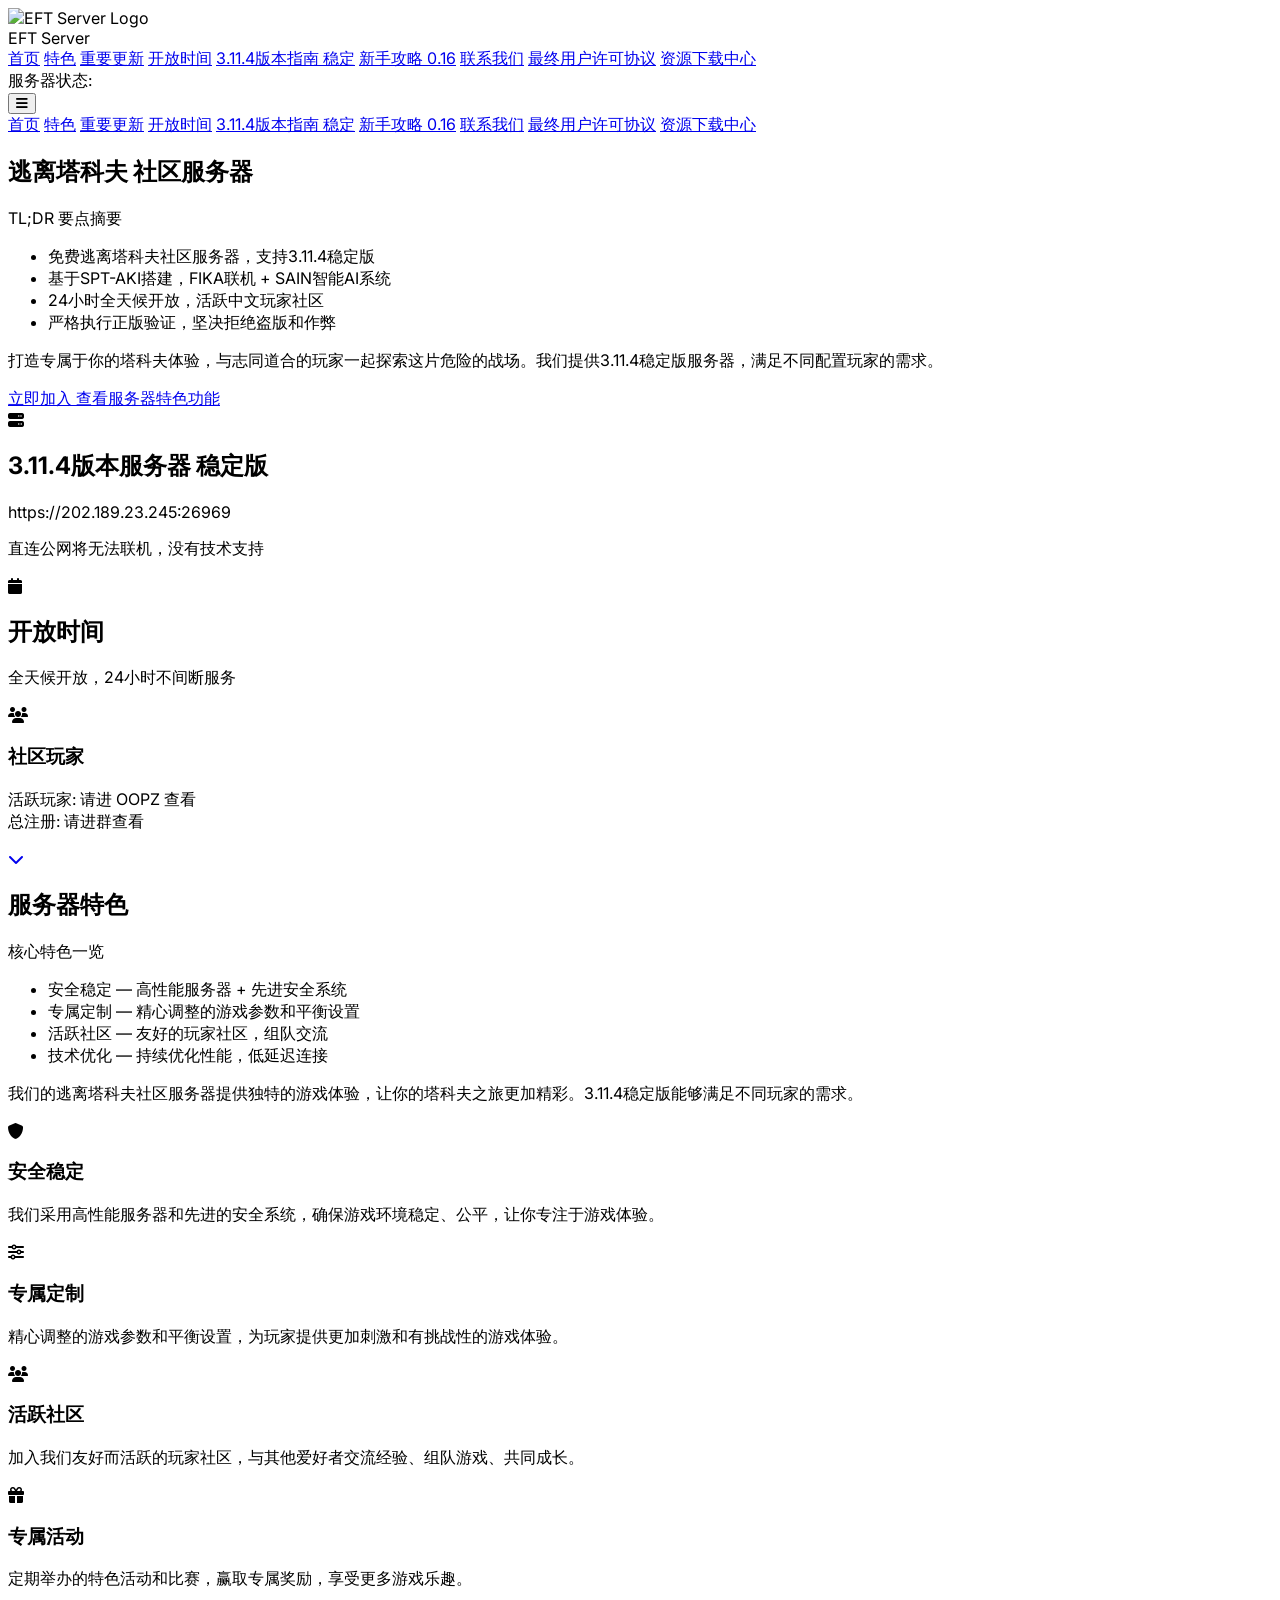
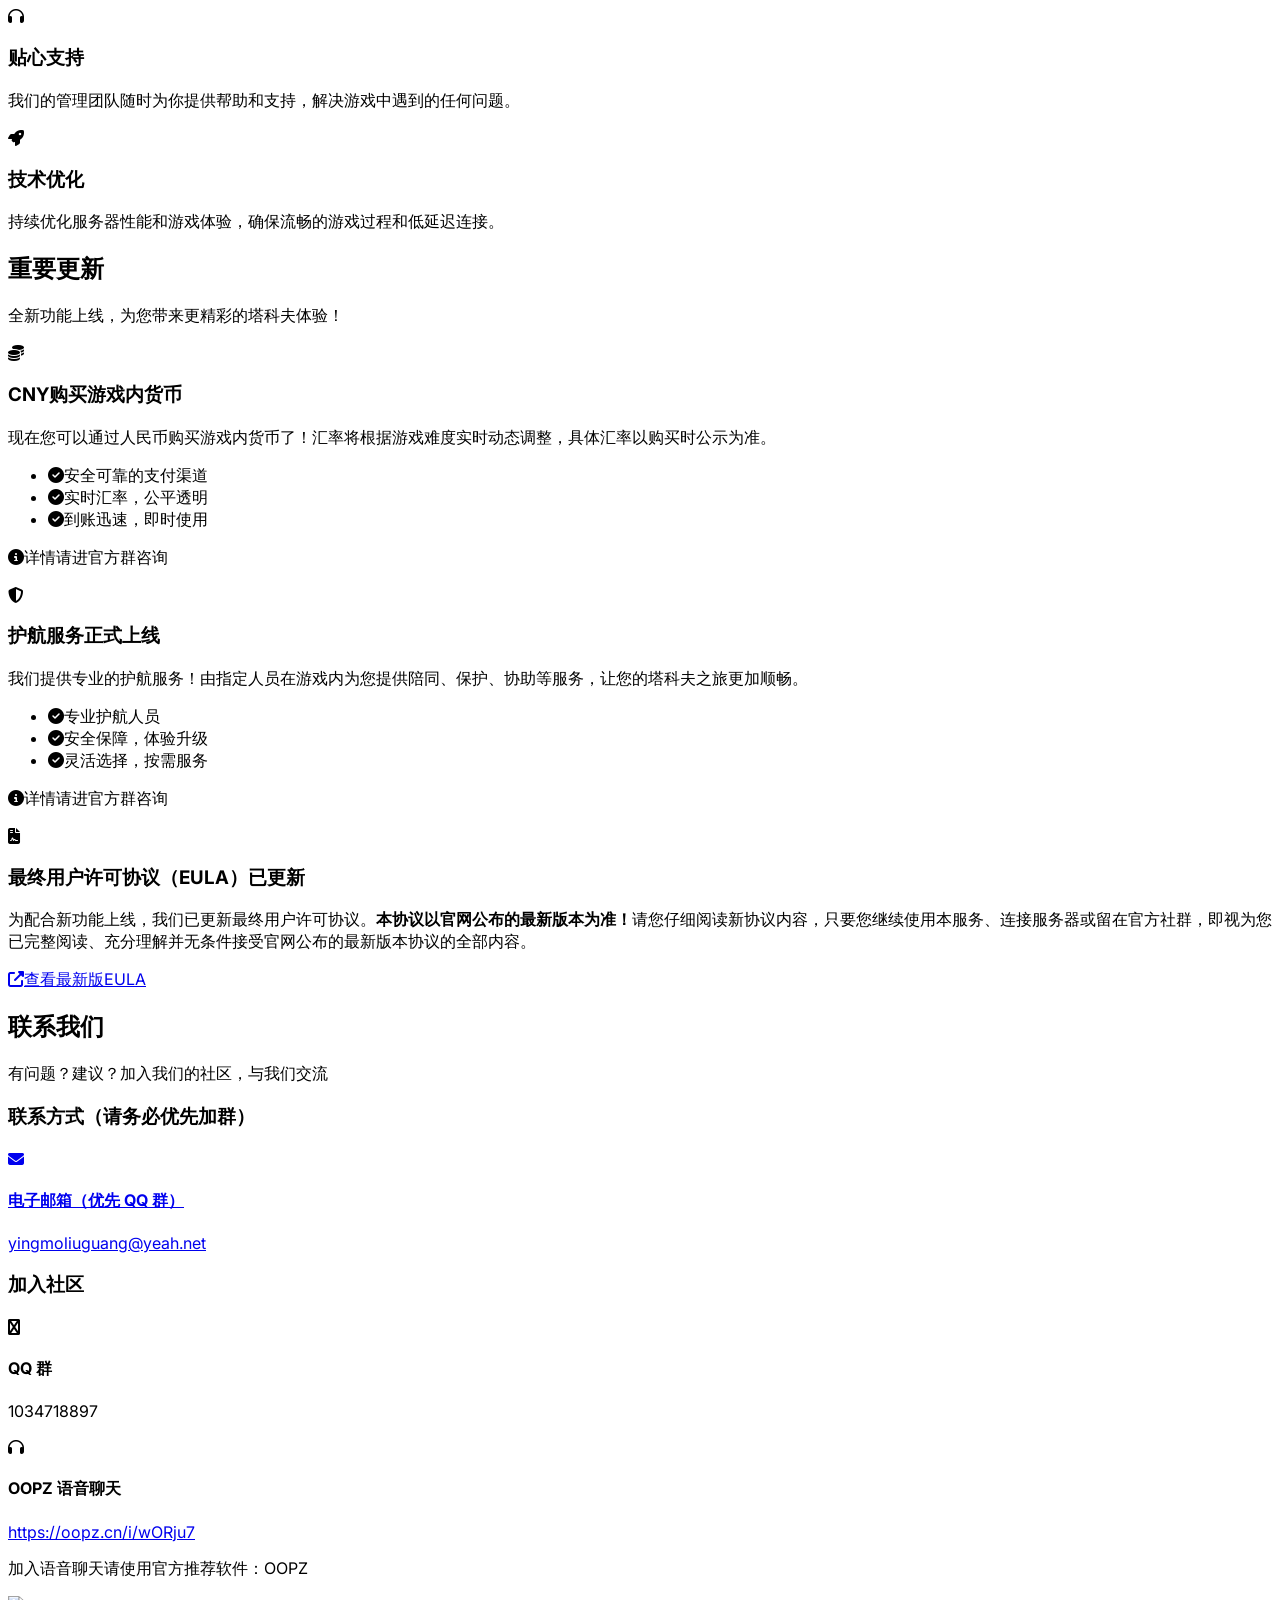
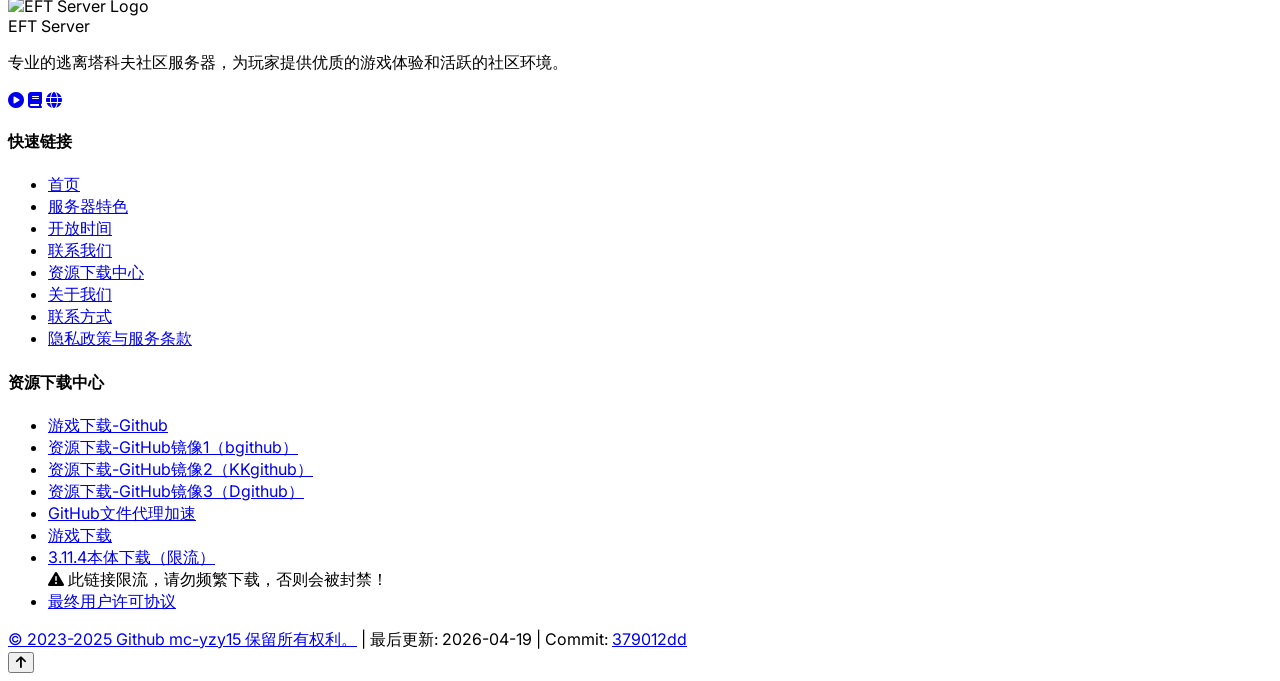
==== docs/index.html @ ffecdc6c "docs: 更新全站域名与文档内容 1.  将所有服务域名从server.yzy15.dpdns.org切换为eftserver.yzy15.dpdns.org 2.  新增llms.txt项目说明文" ====
<!DOCTYPE html>
<!DOCTYPE html>
<html lang="zh-CN" itemscope itemtype="https://schema.org/WebSite">

<head>
    <meta charset="UTF-8">
    <meta name="viewport" content="width=device-width, initial-scale=1.0, maximum-scale=5.0, user-scalable=yes">
    <meta http-equiv="X-UA-Compatible" content="IE=edge">
    <meta http-equiv="Content-Language" content="zh-CN">
    <meta name="content-language" content="zh-CN">

    <title>EFT Server - 逃离塔科夫社区服务器 | 3.11.4稳定版 | 免费多人在线射击游戏 | EFT私服</title>
    <meta name="description" content="EFT Server提供专业的逃离塔科夫社区服务器体验！支持3.11.4稳定版，完全免费，安全稳定，活跃社区。无需官方游戏，下载即玩，与志同道合的玩家一起探索塔科夫战场！支持Windows 10/11，多人联机，硬核射击，生存挑战。">
    <meta name="keywords" content="逃离塔科夫, EFT, 逃离塔科夫社区服务器, 逃离塔科夫离线版, 塔科夫服务器, 逃离塔科夫多人联机, EFT私服, 逃离塔科夫免费, 射击游戏, 生存游戏, 3.11.4稳定版, 塔科夫私服, EFT Community Server, 逃离塔科夫中文版, 逃离塔科夫中文社区, 逃离塔科夫汉化, 逃离塔科夫中文汉化, 逃离塔科夫下载, 逃离塔科夫离线, 逃离塔科夫单机, 逃离塔科夫联机, 逃离塔科夫多人游戏, 逃离塔科夫游戏服务器, 逃离塔科夫私人服务器, 逃离塔科夫独立服务器, 逃离塔科夫游戏下载, 逃离塔科夫免费下载, 逃离塔科夫游戏免费, EFT离线版, EFT私服下载, EFT中文版, EFT汉化版, EFT社区版, EFT独立版, EFT多人版, EFT联机版, 塔科夫游戏, 塔科夫私服, 塔科夫离线, 塔科夫下载, 塔科夫免费, 塔科夫中文, 塔科夫汉化, FPS射击游戏, 硬核射击游戏, 战术射击游戏, 生存射击游戏, 多人射击游戏, 联机射击游戏, 免费射击游戏, 在线射击游戏, 射击游戏下载, 射击游戏免费, 生存游戏下载, 生存游戏免费, 多人游戏下载, 多人游戏免费, 联机游戏下载, 联机游戏免费">
    <meta name="author" content="EFT Server Team">
    <meta name="creator" content="EFT Server Team">
    <meta name="robots" content="index, follow, max-image-preview:large, max-snippet:-1, max-video-preview:-1">
    <meta name="googlebot" content="index, follow, max-image-preview:large, max-snippet:-1, max-video-preview:-1">
    <meta name="theme-color" content="#FF4D4D">
    <meta name="msapplication-TileColor" content="#FF4D4D">
    <meta name="apple-mobile-web-app-capable" content="yes">
    <meta name="apple-mobile-web-app-status-bar-style" content="default">
    <meta name="apple-mobile-web-app-title" content="EFT Server">
    <meta name="application-name" content="EFT Server">
    <meta name="msapplication-TileColor" content="#FF4D4D">
    <meta name="msapplication-config" content="/browserconfig.xml">
    <meta name="format-detection" content="telephone=no">
    <meta name="referrer" content="no-referrer-when-downgrade">
    <meta name="mobile-web-app-capable" content="yes">

    <!-- Google Search Console 验证 -->
    <meta name="google-site-verification" content="">

    <!-- 时间戳 -->
    <meta name="article:published_time" content="2024-01-01T00:00:00+08:00">
    <meta name="article:modified_time" content="2026-02-22T00:00:00+08:00">
    <meta name="og:updated_time" content="2026-02-22T00:00:00+08:00">

    <!-- 地理信息 -->
    <meta name="geo.region" content="CN">
    <meta name="geo.placename" content="China">

    <!-- 链接 -->
    <link rel="canonical" href="https://eftserver.yzy15.dpdns.org/">
    <link rel="alternate" hreflang="zh-CN" href="https://eftserver.yzy15.dpdns.org/">
    <link rel="alternate" hreflang="zh-Hans" href="https://eftserver.yzy15.dpdns.org/">
    <link rel="alternate" hreflang="x-default" href="https://eftserver.yzy15.dpdns.org/">
    <link rel="shortlink" href="https://eftserver.yzy15.dpdns.org/">
    <link rel="manifest" href="/manifest.json">
    <link rel="author" href="https://eftserver.yzy15.dpdns.org/">
    <link rel="publisher" href="https://eftserver.yzy15.dpdns.org/">
    <link rel="alternate" type="application/atom+xml" title="EFT Server RSS Feed" href="/rss.xml">
    <link rel="alternate" type="application/rss+xml" title="EFT Server RSS Feed" href="/feed.xml">

    <!-- Favicon -->
    <link rel="icon" type="image/x-icon" href="/favicon.ico">
    <link rel="icon" type="image/png" sizes="16x16" href="/favicon-16x16.png">
    <link rel="icon" type="image/png" sizes="32x32" href="/favicon-32x32.png">
    <link rel="icon" type="image/png" sizes="192x192" href="/android-icon-192x192.png">
    <link rel="apple-touch-icon" sizes="57x57" href="/apple-icon-57x57.png">
    <link rel="apple-touch-icon" sizes="60x60" href="/apple-icon-60x60.png">
    <link rel="apple-touch-icon" sizes="72x72" href="/apple-icon-72x72.png">
    <link rel="apple-touch-icon" sizes="76x76" href="/apple-icon-76x76.png">
    <link rel="apple-touch-icon" sizes="114x114" href="/apple-icon-114x114.png">
    <link rel="apple-touch-icon" sizes="120x120" href="/apple-icon-120x120.png">
    <link rel="apple-touch-icon" sizes="144x144" href="/apple-icon-144x144.png">
    <link rel="apple-touch-icon" sizes="152x152" href="/apple-icon-152x152.png">
    <link rel="apple-touch-icon" sizes="180x180" href="/apple-icon-180x180.png">
    
    <!-- Open Graph / Facebook -->
    <meta property="og:type" content="website">
    <meta property="og:url" content="https://eftserver.yzy15.dpdns.org/">
    <meta property="og:title" content="EFT Server - 逃离塔科夫社区服务器 | 3.11.4稳定版 | 免费多人在线射击游戏">
    <meta property="og:description" content="专业的逃离塔科夫社区服务器，提供3.11.4稳定版，完全免费，安全稳定，活跃社区。无需官方游戏，下载即玩！">
    <meta property="og:image" content="https://eftserver.yzy15.dpdns.org/Image/fbaf25d160b0f721f6d89b96eefed30.png">
    <meta property="og:image:secure_url" content="https://eftserver.yzy15.dpdns.org/Image/fbaf25d160b0f721f6d89b96eefed30.png">
    <meta property="og:image:width" content="1200">
    <meta property="og:image:height" content="630">
    <meta property="og:image:alt" content="EFT Server Logo - 逃离塔科夫社区服务器 | 专业的逃离塔科夫私人服务器，提供3.11.4稳定版，免费多人在线射击游戏体验">
    <meta property="og:image:type" content="image/png">
    <meta property="og:locale" content="zh_CN">
    <meta property="og:locale:alternate" content="zh_Hans">
    <meta property="og:site_name" content="EFT Server">
    <meta property="article:author" content="EFT Server Team">
    <meta property="article:publisher" content="https://eftserver.yzy15.dpdns.org/">
    <meta property="article:section" content="游戏">
    <meta property="article:section" content="射击游戏">
    <meta property="article:section" content="生存游戏">
    <meta property="article:tag" content="逃离塔科夫">
    <meta property="article:tag" content="EFT">
    <meta property="article:tag" content="社区服务器">
    <meta property="article:tag" content="多人在线游戏">
    <meta property="article:tag" content="免费游戏">
    <meta property="article:tag" content="射击游戏">
    <meta property="article:tag" content="生存游戏">
    <meta property="article:tag" content="FPS">
    <meta property="article:tag" content="3.11.4稳定版">
    <meta property="article:tag" content="EFT私服">
    <meta property="article:tag" content="塔科夫服务器">
    <meta property="article:tag" content="逃离塔科夫中文版">
    <meta property="article:tag" content="逃离塔科夫离线版">
    <meta property="article:tag" content="逃离塔科夫下载">
    <meta property="article:tag" content="逃离塔科夫多人联机">
    <meta property="article:tag" content="硬核射击游戏">
    <meta property="article:tag" content="战术射击游戏">
    <meta property="article:tag" content="多人射击游戏">
    <meta property="article:tag" content="联机射击游戏">
    <meta property="article:tag" content="在线射击游戏">
    <meta property="article:tag" content="免费射击游戏">
    <meta property="article:tag" content="射击游戏下载">
    <meta property="article:tag" content="射击游戏免费">
    <meta property="article:tag" content="生存游戏下载">
    <meta property="article:tag" content="生存游戏免费">
    <meta property="article:tag" content="多人游戏下载">
    <meta property="article:tag" content="多人游戏免费">
    <meta property="article:tag" content="联机游戏下载">
    <meta property="article:tag" content="联机游戏免费">
    <meta property="article:tag" content="Windows 10">
    <meta property="article:tag" content="Windows 11">
    <meta property="article:tag" content="PC游戏">

    <!-- Twitter -->
    <meta name="twitter:card" content="summary_large_image">
    <meta name="twitter:url" content="https://eftserver.yzy15.dpdns.org/">
    <meta name="twitter:title" content="EFT Server - 逃离塔科夫社区服务器 | 3.11.4稳定版 | 免费多人在线射击游戏">
    <meta name="twitter:description" content="专业的逃离塔科夫社区服务器，提供3.11.4稳定版，完全免费，安全稳定，活跃社区。无需官方游戏，下载即玩！">
    <meta name="twitter:image" content="https://eftserver.yzy15.dpdns.org/Image/fbaf25d160b0f721f6d89b96eefed30.png">
    <meta name="twitter:image:alt" content="EFT Server Logo - 逃离塔科夫社区服务器 | 专业的逃离塔科夫私人服务器，提供3.11.4稳定版，免费多人在线射击游戏体验">
    <meta name="twitter:site" content="@EFTServer">
    <meta name="twitter:creator" content="@EFTServer">
    <meta name="twitter:domain" content="eftserver.yzy15.dpdns.org">
    <meta name="twitter:app:name:iphone" content="EFT Server">
    <meta name="twitter:app:url:iphone" content="https://eftserver.yzy15.dpdns.org/">
    <meta name="twitter:app:name:ipad" content="EFT Server">
    <meta name="twitter:app:url:ipad" content="https://eftserver.yzy15.dpdns.org/">
    <meta name="twitter:app:name:googleplay" content="EFT Server">
    <meta name="twitter:app:url:googleplay" content="https://eftserver.yzy15.dpdns.org/">

    <!-- Google+ (已废弃但保留) -->
    <meta itemprop="name" content="EFT Server - 逃离塔科夫社区服务器 | 3.11.4稳定版 | 免费多人在线射击游戏">
    <meta itemprop="description" content="专业的逃离塔科夫社区服务器，提供3.11.4稳定版，完全免费，安全稳定，活跃社区。无需官方游戏，下载即玩！">
    <meta itemprop="image" content="https://eftserver.yzy15.dpdns.org/Image/fbaf25d160b0f721f6d89b96eefed30.png">

    <!-- DNS预取和预连接优化 -->
    <link rel="dns-prefetch" href="https://eftserver.yzy15.dpdns.org">
    <link rel="dns-prefetch" href="https://fonts.googleapis.com">
    <link rel="dns-prefetch" href="https://fonts.gstatic.com">
    <link rel="dns-prefetch" href="https://fonts.font.im">
    <link rel="dns-prefetch" href="https://cdnjs.cloudflare.com">
    <link rel="dns-prefetch" href="https://www.googletagmanager.com">
    <link rel="dns-prefetch" href="https://www.google-analytics.com">
    <link rel="preconnect" href="https://eftserver.yzy15.dpdns.org">
    <link rel="preconnect" href="https://fonts.googleapis.com" crossorigin>
    <link rel="preconnect" href="https://fonts.gstatic.com" crossorigin>
    <link rel="preconnect" href="https://fonts.font.im" crossorigin>
    <link rel="preconnect" href="https://cdnjs.cloudflare.com" crossorigin>

    <!-- 预加载关键资源 -->
    <link rel="preload" href="css/style.css" as="style">
    <link rel="preload" href="js/script.js" as="script">
    <link rel="preload" href="favicon.ico" as="image" type="image/x-icon">

    <!-- Google 服务异步加载 -->
    <script>
        // 异步加载 Google Analytics
        function loadGoogleAnalytics() {
            if (window.gaLoaded) return;
            window.gaLoaded = true;

            try {
                window.dataLayer = window.dataLayer || [];
                function gtag() { dataLayer.push(arguments); }
                gtag('js', new Date());
                gtag('config', 'G-FRM7CNLEQT');

                const script = document.createElement('script');
                script.async = true;
                script.src = 'https://www.googletagmanager.com/gtag/js?id=G-FRM7CNLEQT';
                script.onerror = function () {
                    console.warn('Google Analytics 加载失败（可能是网络问题或被拦截）');
                };
                document.head.appendChild(script);
            } catch (e) {
                console.warn('Google Analytics 初始化失败:', e);
            }
        }

        // 异步加载 Google Tag Manager
        function loadGTM() {
            if (window.gtmLoaded) return;
            window.gtmLoaded = true;

            try {
                (function (w, d, s, l, i) {
                    w[l] = w[l] || []; w[l].push({
                        'gtm.start':
                            new Date().getTime(), event: 'gtm.js'
                    }); var f = d.getElementsByTagName(s)[0],
                        j = d.createElement(s), dl = l != 'dataLayer' ? '&l=' + l : ''; j.async = true; j.src =
                            'https://www.googletagmanager.com/gtm.js?id=' + i + dl; f.parentNode.insertBefore(j, f);
                })(window, document, 'script', 'dataLayer', 'GTM-5PX95NVC');
            } catch (e) {
                console.warn('Google Tag Manager 加载失败:', e);
            }
        }

        // 页面加载完成后异步加载 Google 服务
        window.addEventListener('load', function () {
            // 延迟 2 秒加载，确保页面完全渲染
            setTimeout(function () {
                loadGoogleAnalytics();
                loadGTM();
            }, 2000);
        });
    </script>

    <!-- 结构化数据 - Organization -->
    <script type="application/ld+json">
    {
      "@context": "https://schema.org",
      "@type": "Organization",
      "name": "EFT Server",
      "alternateName": "逃离塔科夫社区服务器",
      "url": "https://eftserver.yzy15.dpdns.org/",
      "logo": "https://eftserver.yzy15.dpdns.org/favicon.ico",
      "description": "EFT Server是专业的逃离塔科夫社区服务器，提供3.11.4稳定版，免费游玩，安全稳定，打造专属于你的塔科夫体验。活跃的玩家社区，全天候技术支持，与志同道合的玩家一起探索这片危险的战场。",
      "foundingDate": "2024",
      "sameAs": [
        "https://space.bilibili.com/1338637552",
        "https://blog.csdn.net/m0_68339835",
        "https://home159263.wordpress.com/"
      ],
      "contactPoint": [
        {
          "@type": "ContactPoint",
          "email": "yingmoliuguang@yeah.net",
          "contactType": "customer service",
          "availableLanguage": ["Chinese", "English"],
          "areaServed": "CN"
        }
      ],
      "address": {
        "@type": "PostalAddress",
        "addressCountry": "CN"
      },
      "knowsAbout": ["逃离塔科夫", "EFT", "游戏服务器", "社区运营", "多人在线游戏"]
    }
    </script>

    <!-- 结构化数据 - WebSite -->
    <script type="application/ld+json">
    {
      "@context": "https://schema.org",
      "@type": "WebSite",
      "name": "EFT Server",
      "alternateName": "逃离塔科夫社区服务器",
      "url": "https://eftserver.yzy15.dpdns.org/",
      "description": "EFT Server提供专业的逃离塔科夫社区服务器体验！支持3.11.4稳定版，免费游玩，安全稳定，活跃社区。",
      "potentialAction": {
        "@type": "SearchAction",
        "target": "https://eftserver.yzy15.dpdns.org/?s={search_term_string}",
        "query-input": "required name=search_term_string"
      },
      "publisher": {
        "@type": "Organization",
        "name": "EFT Server",
        "url": "https://eftserver.yzy15.dpdns.org/"
      }
    }
    </script>

    <!-- 结构化数据 - VideoGame -->
    <script type="application/ld+json">
    {
      "@context": "https://schema.org",
      "@type": "VideoGame",
      "name": "逃离塔科夫 - EFT Server 社区版",
      "alternateName": "EFT Server Community Edition",
      "description": "EFT Server是专业的逃离塔科夫社区服务器，提供3.11.4稳定版，免费游玩，安全稳定，打造专属于你的塔科夫体验。",
      "url": "https://eftserver.yzy15.dpdns.org/",
      "genre": ["射击游戏", "生存游戏", "多人在线", "FPS", "硬核射击"],
      "gamePlatform": ["PC", "Microsoft Windows"],
      "applicationCategory": "Game",
      "operatingSystem": "Windows 10/11",
      "playMode": ["MultiPlayer", "CoOp"],
      "playerCount": {
        "@type": "QuantitativeValue",
        "minValue": 1,
        "maxValue": 64,
        "unitText": "players"
      },
      "offers": {
        "@type": "Offer",
        "price": "0",
        "priceCurrency": "CNY",
        "availability": "https://schema.org/InStock",
        "name": "免费游玩"
      },
      "aggregateRating": {
        "@type": "AggregateRating",
        "ratingValue": "4.8",
        "ratingCount": "100",
        "bestRating": "5",
        "worstRating": "1"
      },
      "author": {
        "@type": "Organization",
        "name": "EFT Server Team",
        "url": "https://eftserver.yzy15.dpdns.org/"
      },
      "publisher": {
        "@type": "Organization",
        "name": "EFT Server",
        "url": "https://eftserver.yzy15.dpdns.org/"
      },
      "inLanguage": "zh-CN"
    }
    </script>

    <!-- 结构化数据 - FAQPage -->
    <script type="application/ld+json">
    {
      "@context": "https://schema.org",
      "@type": "FAQPage",
      "mainEntity": [
        {
          "@type": "Question",
          "name": "EFT Server是免费的吗？",
          "acceptedAnswer": {
            "@type": "Answer",
            "text": "是的，EFT Server完全免费提供3.11.4稳定版。"
          }
        },
        {
          "@type": "Question",
          "name": "EFT Server支持哪些版本？",
          "acceptedAnswer": {
            "@type": "Answer",
            "text": "EFT Server提供3.11.4稳定版，满足不同配置玩家的需求。"
          }
        },
        {
          "@type": "Question",
          "name": "如何加入EFT Server？",
          "acceptedAnswer": {
            "@type": "Answer",
            "text": "加入我们的QQ群（1034718897）或OOPZ语音聊天（https://oopz.cn/i/wORju7）获取服务器地址和详细指南。"
          }
        },
        {
          "@type": "Question",
          "name": "EFT Server支持什么系统？",
          "acceptedAnswer": {
            "@type": "Answer",
            "text": "EFT Server支持Windows 10和Windows 11操作系统。"
          }
        },
        {"@type": "Question", "name": "服务器开放时间是什么时候？", "acceptedAnswer": {"@type": "Answer", "text": "服务器全天候开放，24小时不间断服务。"}}
      ]
    }
    </script>

    <!-- 结构化数据 - BreadcrumbList -->
    <script type="application/ld+json">
    {
      "@context": "https://schema.org",
      "@type": "BreadcrumbList",
      "itemListElement": [
        {
          "@type": "ListItem",
          "position": 1,
          "name": "首页",
          "item": "https://eftserver.yzy15.dpdns.org/"
        },
        {
          "@type": "ListItem",
          "position": 2,
          "name": "特色功能",
          "item": "https://eftserver.yzy15.dpdns.org/#features"
        },
        {
          "@type": "ListItem",
          "position": 3,
          "name": "联系我们",
          "item": "https://eftserver.yzy15.dpdns.org/#contact"
        }
      ]
    }
    </script>

    <!-- 结构化数据 - SoftwareApplication -->
    <script type="application/ld+json">
    {
      "@context": "https://schema.org",
      "@type": "SoftwareApplication",
      "name": "EFT Server - 逃离塔科夫社区服务器",
      "applicationCategory": "Game",
      "operatingSystem": "Windows 10/11",
      "offers": {
        "@type": "Offer",
        "price": "0",
        "priceCurrency": "CNY",
        "name": "免费游玩"
      },
      "aggregateRating": {
        "@type": "AggregateRating",
        "ratingValue": "4.8",
        "ratingCount": "100",
        "bestRating": "5",
        "worstRating": "1"
      }
    }
    </script>

    <!-- 结构化数据 - WebPage (Google 特别重视) -->
    <script type="application/ld+json">
    {
      "@context": "https://schema.org",
      "@type": "WebPage",
      "name": "EFT Server - 逃离塔科夫社区服务器 | 3.11.4稳定版 | 免费多人在线射击游戏",
      "alternateName": "逃离塔科夫社区服务器 - EFT Server",
      "url": "https://eftserver.yzy15.dpdns.org/",
      "description": "EFT Server提供专业的逃离塔科夫社区服务器体验！支持3.11.4稳定版，完全免费，安全稳定，活跃社区。无需官方游戏，下载即玩！支持Windows 10/11，多人联机，硬核射击，生存挑战。",
      "inLanguage": "zh-CN",
      "isPartOf": {
        "@type": "WebSite",
        "name": "EFT Server",
        "url": "https://eftserver.yzy15.dpdns.org/"
      },
      "about": {
        "@type": "VideoGame",
        "name": "逃离塔科夫",
        "alternateName": "Escape from Tarkov",
        "genre": ["射击游戏", "生存游戏", "多人在线", "FPS", "硬核射击"],
        "description": "EFT Server是专业的逃离塔科夫社区服务器，提供3.11.4稳定版"
      },
      "publisher": {
        "@type": "Organization",
        "name": "EFT Server Team",
        "url": "https://eftserver.yzy15.dpdns.org/",
        "logo": "https://eftserver.yzy15.dpdns.org/favicon.ico"
      },
      "author": {
        "@type": "Organization",
        "name": "EFT Server Team"
      },
      "datePublished": "2024-01-01",
      "dateModified": "2026-02-22",
      "mainEntity": {
        "@type": "VideoGame",
        "name": "EFT Server - 逃离塔科夫社区服务器"
      },
      "potentialAction": {
        "@type": "ReadAction",
        "target": {
          "@type": "EntryPoint",
          "urlTemplate": "https://eftserver.yzy15.dpdns.org/"
        }
      },
      "breadcrumb": {
        "@type": "BreadcrumbList",
        "itemListElement": [
          {
            "@type": "ListItem",
            "position": 1,
            "name": "首页",
            "item": "https://eftserver.yzy15.dpdns.org/"
          }
        ]
      }
    }
    </script>

    <!-- 结构化数据 - Person (管理员) -->
    <script type="application/ld+json">
    {
      "@context": "https://schema.org",
      "@type": "Person",
      "name": "EFT Server Admin",
      "url": "https://eftserver.yzy15.dpdns.org/",
      "jobTitle": "Server Administrator & Community Manager",
      "description": "EFT Server 社区服务器管理员，负责服务器运维、社区管理和玩家支持。拥有多年游戏服务器运营经验，专注于提供安全稳定的游戏环境。",
      "worksFor": {
        "@type": "Organization",
        "name": "EFT Server",
        "url": "https://eftserver.yzy15.dpdns.org/"
      },
      "sameAs": [
        "https://space.bilibili.com/1338637552",
        "https://blog.csdn.net/m0_68339835",
        "https://home159263.wordpress.com/",
        "https://github.com/mc-yzy15"
      ],
      "knowsAbout": ["游戏服务器运维", "社区管理", "逃离塔科夫", "SPT-AKI", "网络工程"]
    }
    </script>

    <!-- 结构化数据 - Review (Google喜欢) -->
    <script type="application/ld+json">
    {
      "@context": "https://schema.org",
      "@type": "Review",
      "itemReviewed": {
        "@type": "VideoGame",
        "name": "EFT Server - 逃离塔科夫社区服务器"
      },
      "reviewRating": {
        "@type": "Rating",
        "ratingValue": "5",
        "bestRating": "5"
      },
      "author": {
        "@type": "Person",
        "name": "玩家评价"
      },
      "reviewBody": "EFT Server提供了非常棒的逃离塔科夫社区服务器体验！3.11.4稳定版很稳定，社区氛围很好，管理员也很热心。完全免费，强烈推荐！"
    }
    </script>

    <!-- 结构化数据 - HowTo (Google喜欢) -->
    <script type="application/ld+json">
    {
      "@context": "https://schema.org",
      "@type": "HowTo",
      "name": "如何加入EFT Server - 逃离塔科夫社区服务器",
      "description": "简单几步即可加入EFT Server，开始你的逃离塔科夫之旅！",
      "step": [
        {
          "@type": "HowToStep",
          "name": "加入社区群",
          "text": "加入我们的QQ群（1034718897）或OOPZ语音聊天（https://oopz.cn/i/wORju7）"
        },
        {
          "@type": "HowToStep",
          "name": "获取服务器地址",
          "text": "在群内获取服务器地址和连接信息"
        },
        {
          "@type": "HowToStep",
          "name": "下载游戏客户端",
          "text": "根据指南下载并安装游戏客户端"
        },
        {
          "@type": "HowToStep",
          "name": "连接服务器",
          "text": "启动游戏，输入服务器地址，开始游戏！"
        }
      ]
    }
    </script>

    <!-- 结构化数据 - Event (服务器开放时间) -->
    <script type="application/ld+json">
    {"@context": "https://schema.org", "@type": "Event", "name": "EFT Server 服务器开放时间", "description": "EFT Server服务器全天候开放，24小时不间断服务", "startDate": "2024-01-01", "eventStatus": "https://schema.org/EventScheduled", "eventAttendanceMode": "https://schema.org/OnlineEventAttendanceMode", "location": {"@type": "VirtualLocation", "url": "https://eftserver.yzy15.dpdns.org/"}, "organizer": {"@type": "Organization", "name": "EFT Server Team", "url": "https://eftserver.yzy15.dpdns.org/"}}
    </script>

    <!-- 结构化数据 - ItemList (特色功能) -->
    <script type="application/ld+json">
    {
      "@context": "https://schema.org",
      "@type": "ItemList",
      "name": "EFT Server 服务器特色功能",
      "description": "EFT Server提供的核心特色功能",
      "itemListElement": [
        {
          "@type": "ListItem",
          "position": 1,
          "name": "安全稳定",
          "description": "采用高性能服务器和先进的安全系统，确保游戏环境稳定、公平"
        },
        {
          "@type": "ListItem",
          "position": 2,
          "name": "专属定制",
          "description": "精心调整的游戏参数和平衡设置，提供更刺激和有挑战性的游戏体验"
        },
        {
          "@type": "ListItem",
          "position": 3,
          "name": "活跃社区",
          "description": "友好而活跃的玩家社区，与其他爱好者交流经验、组队游戏"
        },
        {
          "@type": "ListItem",
          "position": 4,
          "name": "专属活动",
          "description": "定期举办的特色活动和比赛，赢取专属奖励"
        },
        {
          "@type": "ListItem",
          "position": 5,
          "name": "贴心支持",
          "description": "管理团队随时提供帮助和支持，解决游戏中遇到的任何问题"
        },
        {
          "@type": "ListItem",
          "position": 6,
          "name": "技术优化",
          "description": "持续优化服务器性能和游戏体验，确保流畅的游戏过程和低延迟连接"
        }
      ]
    }
    </script>
    <!-- 字体加载策略：Cloudflare CDN 优先 -> 国内镜像 fallback -> 系统字体 -->
    <style>
        :root {
            --font-inter: 'Inter', -apple-system, BlinkMacSystemFont, 'Segoe UI', Roboto, 'Helvetica Neue', Arial, 'Noto Sans SC', sans-serif;
        }
        body { font-family: var(--font-inter); }
        .font-inter { font-family: var(--font-inter); }
        .font-loaded body { font-family: 'Inter', var(--font-inter); }
    </style>
    <script>
    (function() {
        var FONT_LOAD_TIMEOUT = 3000;
        var FONT_FAMILY = 'Inter:wght@300;400;500;600;700;800';
        var FONT_SOURCES = [
            {
                name: 'cloudflare',
                css: 'https://fonts.googleapis.com/css2?family=' + FONT_FAMILY + '&display=swap',
                priority: 1
            },
            {
                name: 'china-mirror',
                css: 'https://fonts.font.im/css2?family=' + FONT_FAMILY + '&display=swap',
                priority: 2
            }
        ];
        var currentSourceIndex = 0;
        var fontLoaded = false;
        var fontLink = null;

        function createFontLink(url) {
            var link = document.createElement('link');
            link.rel = 'stylesheet';
            link.href = url;
            link.crossOrigin = 'anonymous';
            return link;
        }

        function loadFont(sourceIndex) {
            if (sourceIndex >= FONT_SOURCES.length || fontLoaded) return;
            
            var source = FONT_SOURCES[sourceIndex];
            fontLink = createFontLink(source.css);
            
            var timeoutId = setTimeout(function() {
                if (!fontLoaded) {
                    console.warn('[Font Loader] ' + source.name + ' timeout, trying next source');
                    if (fontLink && fontLink.parentNode) {
                        fontLink.parentNode.removeChild(fontLink);
                    }
                    loadFont(sourceIndex + 1);
                }
            }, FONT_LOAD_TIMEOUT);

            fontLink.onload = function() {
                clearTimeout(timeoutId);
                if (!fontLoaded) {
                    fontLoaded = true;
                    document.documentElement.classList.add('font-loaded');
                    console.log('[Font Loader] Successfully loaded from: ' + source.name);
                }
            };

            fontLink.onerror = function() {
                clearTimeout(timeoutId);
                console.warn('[Font Loader] ' + source.name + ' failed, trying next source');
                loadFont(sourceIndex + 1);
            };

            document.head.appendChild(fontLink);
        }

        if (document.fonts && document.fonts.ready) {
            document.fonts.ready.then(function() {
                fontLoaded = true;
                document.documentElement.classList.add('font-loaded');
            });
        }

        loadFont(0);
    })();
    </script>
    <link href="https://cdnjs.cloudflare.com/ajax/libs/font-awesome/6.5.1/css/all.min.css" rel="stylesheet">
    <link rel="stylesheet" href="css/style.css">

</head>

<body class="font-inter bg-dark text-light min-h-screen overflow-x-hidden">

    <!-- Google Tag Manager noscript - 异步加载 -->
    <script>
        window.addEventListener('load', function () {
            setTimeout(function () {
                const iframe = document.createElement('iframe');
                iframe.src = 'https://www.googletagmanager.com/ns.html?id=GTM-5PX95NVC';
                iframe.height = '0';
                iframe.width = '0';
                iframe.style.display = 'none';
                iframe.style.visibility = 'hidden';

                const noscript = document.createElement('noscript');
                noscript.appendChild(iframe);
                document.body.insertBefore(noscript, document.body.firstChild);
            }, 2000);
        });
    </script>

    <!-- 网格背景动画 -->
    <div class="grid-bg"></div>
    <!-- 噪点覆盖层 -->
    <div class="noise-overlay"></div>

    <!-- 导航栏 -->
    <nav id="navbar" class="fixed w-full z-50 transition-all duration-500 ease-in-out" style="z-index: 1000;">
        <div class="container mx-auto px-4 py-3 flex justify-between items-center bg-glass rounded-b-xl">
            <div class="flex items-center space-x-2">
                <div class="w-10 h-10 rounded-full bg-primary flex items-center justify-center pulse overflow-hidden">
                    <img src="favicon.ico" alt="EFT Server Logo" class="w-full h-full object-cover">
                </div>
                <span
                    class="text-xl font-bold bg-clip-text text-transparent bg-gradient-to-r from-primary to-accent text-3d">EFT
                    Server</span>
            </div>

            <!-- 桌面导航 -->
            <div class="hidden md:flex items-center space-x-8">
                <a href="#home" class="nav-link hover:text-primary transition-colors duration-300">首页</a>
                <a href="#features" class="nav-link hover:text-primary transition-colors duration-300">特色</a>
                <a href="#updates" class="nav-link hover:text-primary transition-colors duration-300">重要更新</a>
                <a href="#opentime" class="nav-link hover:text-primary transition-colors duration-300">开放时间</a>
                <a href="guides/guide-3.11.html"
                    class="nav-link hover:text-primary transition-colors duration-300">3.11.4版本指南 <span
                        class="text-xs bg-blue-500 text-white px-1 py-0.5 rounded">稳定</span></a>
                <a href="guides/guide-beginner-0.16.html"
                    class="nav-link hover:text-primary transition-colors duration-300">新手攻略 <span
                        class="text-xs bg-green-500 text-white px-1 py-0.5 rounded">0.16</span></a>
                <a href="#contact" class="nav-link hover:text-primary transition-colors duration-300">联系我们</a>
                        <a href="EULA.html" class="nav-link hover:text-primary transition-colors duration-300">最终用户许可协议</a>
                        <a href="#downloadcenter" class="nav-link hover:text-primary transition-colors duration-300">资源下载中心</a>
            </div>

            <!-- 服务器状态指示器 -->
            <div class="flex items-center space-x-2" id="server-status-container">
                <span class="text-sm hidden md:inline">服务器状态:</span>
                <div id="server-status-light" class="w-3 h-3 rounded-full bg-green-500 animate-pulse"></div>
            </div>

            <!-- 移动导航按钮 -->
            <button id="menu-toggle" class="md:hidden text-2xl">
                <i class="fa fa-bars"></i>
            </button>
        </div>

        <!-- 移动导航菜单 -->
        <div id="mobile-menu" class="md:hidden hidden bg-dark/95 backdrop-blur-lg border-t border-white/10">
            <div class="container mx-auto px-4 py-2 flex flex-col space-y-3">
                <a href="#home" class="py-2 px-4 hover:bg-primary/10 rounded-lg transition-colors duration-300">首页</a>
                <a href="#features"
                    class="py-2 px-4 hover:bg-primary/10 rounded-lg transition-colors duration-300">特色</a>
                <a href="#updates"
                    class="py-2 px-4 hover:bg-primary/10 rounded-lg transition-colors duration-300">重要更新</a>
                <a href="#opentime"
                    class="py-2 px-4 hover:bg-primary/10 rounded-lg transition-colors duration-300">开放时间</a>
                <a href="guides/guide-3.11.html"
                    class="py-2 px-4 hover:bg-primary/10 rounded-lg transition-colors duration-300">3.11.4版本指南 <span
                        class="text-xs bg-blue-500 text-white px-1 py-0.5 rounded">稳定</span></a>
                <a href="guides/guide-beginner-0.16.html"
                    class="py-2 px-4 hover:bg-primary/10 rounded-lg transition-colors duration-300">新手攻略 <span
                        class="text-xs bg-green-500 text-white px-1 py-0.5 rounded">0.16</span></a>
                <a href="#contact"
                    class="py-2 px-4 hover:bg-primary/10 rounded-lg transition-colors duration-300">联系我们</a>
                        <a href="EULA.html"
                    class="py-2 px-4 hover:bg-primary/10 rounded-lg transition-colors duration-300">最终用户许可协议</a>
                        <a href="#downloadcenter"
                    class="py-2 px-4 hover:bg-primary/10 rounded-lg transition-colors duration-300">资源下载中心</a>
            </div>
        </div>
    </nav>

    <!-- 英雄区域（有问题就Shit Fuck CloudFlare CDN） -->
    <section id="home" class="relative min-h-screen flex items-center justify-center overflow-hidden">
        <!-- 背景效果（有问题就Shit Fuck CloudFlare CDN） -->
        <div class="absolute inset-0 z-0">
            <div class="absolute inset-0 bg-gradient-to-b from-secondary/20 via-dark/80 to-dark"></div>
            <img src="https://picsum.photos/seed/picsum/1920/1080" alt="逃离塔科夫游戏背景"
                class="w-full h-full object-cover opacity-30 background-overlay hero-background" loading="lazy"
                onerror="this.style.display='none'">

            <!-- 装饰性网格（有问题就Shit Fuck CloudFlare CDN） -->
            <div
                class="absolute inset-0 bg-[linear-gradient(rgba(255,255,255,0.05)_1px,transparent_1px),linear-gradient(90deg,rgba(255,255,255,0.05)_1px,transparent_1px)] bg-[size:24px_24px]">
            </div>

            <!-- 光效（有问题就Shit Fuck CloudFlare CDN） -->
            <div
                class="absolute top-1/4 left-1/4 w-96 h-96 bg-primary/20 rounded-full filter blur-[100px] animate-pulse-slow">
            </div>
            <div
                class="absolute bottom-1/3 right-1/4 w-80 h-80 bg-secondary/20 rounded-full filter blur-[100px] animate-pulse-slow delay-1000">
            </div>
        </div>

        <!-- 内容（有问题就Shit Fuck CloudFlare CDN） -->
        <div class="container mx-auto px-4 py-20 relative z-10 text-center">
            <h1 class="text-[clamp(2.5rem,8vw,5rem)] font-extrabold leading-tight text-shadow-lg mb-6">
                <span class="block typewriter-enhanced">逃离塔科夫</span>
                <span
                    class="bg-clip-text text-transparent bg-gradient-to-r from-primary via-accent to-primary">社区服务器</span>
            </h1>
            <div class="max-w-3xl mx-auto mb-8 bg-green-500/10 border border-green-500/30 rounded-xl p-4 text-left">
                <p class="font-bold text-green-400 mb-2">TL;DR 要点摘要</p>
                <ul class="text-light/80 space-y-1 text-sm">
                    <li>免费逃离塔科夫社区服务器，支持3.11.4稳定版</li>
                    <li>基于SPT-AKI搭建，FIKA联机 + SAIN智能AI系统</li>
                    <li>24小时全天候开放，活跃中文玩家社区</li>
                    <li>严格执行正版验证，坚决拒绝盗版和作弊</li>
                </ul>
            </div>
            <p class="text-[clamp(1rem,3vw,1.5rem)] max-w-3xl mx-auto mb-10 text-light/90">
                打造专属于你的塔科夫体验，与志同道合的玩家一起探索这片危险的战场。我们提供3.11.4稳定版服务器，满足不同配置玩家的需求。
            </p>
            <div class="flex flex-col sm:flex-row justify-center gap-4 mb-16">
                <a href="guides/guide-3.11.html"
                    class="btn-primary magnetic-btn bg-primary hover:bg-primary/90 text-white font-bold py-3 px-8 rounded-full transition-all duration-300 transform hover:scale-105 hover:shadow-lg hover:shadow-primary/30 inline-block">
                    立即加入
                </a>
                <a href="#features"
                    class="btn-secondary magnetic-btn bg-transparent border-2 border-primary text-primary hover:bg-primary/10 font-bold py-3 px-8 rounded-full transition-all duration-300">
                    查看服务器特色功能
                </a>
            </div>

            <!-- 服务器信息卡片（有问题就Shit Fuck CloudFlare CDN） -->
            <div id="opentime">
                <div
                    class="max-w-4xl mx-auto bg-glass rounded-2xl p-6 md:p-8 shadow-2xl border border-white/10 backdrop-blur-xl transform transition-all duration-500 hover:translate-y-[-5px] shimmer-border pulse-light">
                    <div class="grid grid-cols-1 md:grid-cols-2 lg:grid-cols-3 gap-6">
                        <div
                            class="feature-card p-4 rounded-xl bg-white/5 hover:bg-white/10 transition-all duration-300">
                            <div class="text-3xl text-primary mb-3"><i class="fa fa-server"></i></div>
                            <h2 class="text-xl font-semibold mb-2">3.11.4版本服务器 <span class="text-xs bg-blue-500 text-white px-1 py-0.5 rounded">稳定版</span></h2>
                            <p class="text-light/80 break-all text-sm">https://202.189.23.245:26969</p>
                            <p class="text-red-400 text-xs mt-1">直连公网将无法联机，没有技术支持</p>
                        </div>
                        <div
                            class="feature-card p-4 rounded-xl bg-white/5 hover:bg-white/10 transition-all duration-300">
                            <div class="text-3xl text-accent mb-3"><i class="fa fa-calendar"></i></div>
                            <h2 class="text-xl font-semibold mb-2">开放时间</h2>
                            <p class="text-light/80">全天候开放，24小时不间断服务</p>
                        </div>
                        <div
                            class="feature-card p-4 rounded-xl bg-white/5 hover:bg-white/10 transition-all duration-300">
                            <div class="text-3xl text-secondary mb-3"><i class="fa fa-users"></i></div>
                            <h3 class="text-xl font-semibold mb-2">社区玩家</h3>
                            <p class="text-light/80">活跃玩家: 请进 OOPZ 查看<br>总注册: 请进群查看</p>
                        </div>
                    </div>
                </div>
            </div>
        </div>

        <!-- 滚动指示（有问题就Shit Fuck CloudFlare CDN） -->
        <div class="absolute bottom-8 left-1/2 transform -translate-x-1/2 animate-bounce">
            <a href="#features" class="text-white/70 hover:text-white transition-colors duration-300">
                <i class="fa fa-chevron-down text-2xl"></i>
            </a>
        </div>
    </section>

    <!-- 特色功能（有问题就Shit Fuck CloudFlare CDN） -->
    <section id="features" class="py-20 relative">
        <div class="container mx-auto px-4">
            <div class="text-center mb-16">
                <h2 class="text-[clamp(1.8rem,5vw,3rem)] font-bold mb-4">服务器特色</h2>
                <div class="w-24 h-1 bg-gradient-to-r from-primary to-accent mx-auto mb-6"></div>
                <div class="max-w-2xl mx-auto mb-6 bg-primary/10 border border-primary/30 rounded-xl p-4 text-left">
                    <p class="font-bold text-primary mb-2">核心特色一览</p>
                    <ul class="text-light/80 space-y-1 text-sm">
                        <li>安全稳定 — 高性能服务器 + 先进安全系统</li>
                        <li>专属定制 — 精心调整的游戏参数和平衡设置</li>
                        <li>活跃社区 — 友好的玩家社区，组队交流</li>
                        <li>技术优化 — 持续优化性能，低延迟连接</li>
                    </ul>
                </div>
                <p class="text-light/80 max-w-2xl mx-auto text-lg">
                    我们的逃离塔科夫社区服务器提供独特的游戏体验，让你的塔科夫之旅更加精彩。3.11.4稳定版能够满足不同玩家的需求。</p>
            </div>

            <div class="grid grid-cols-1 md:grid-cols-2 lg:grid-cols-3 gap-8">
                <!-- 特色卡片 1（有问题就Shit Fuck CloudFlare CDN） -->
                <div
                    class="feature-card scroll-reveal hover-zoom glass-morph group relative bg-dark/50 rounded-2xl overflow-hidden transition-all duration-500 border border-white/10 hover:border-primary/50 hover:-translate-y-2 hover:shadow-xl hover:shadow-primary/10">
                    <div class="absolute top-0 left-0 w-full h-1 bg-gradient-to-r from-primary to-accent"></div>
                    <div class="p-6">
                        <div
                            class="w-16 h-16 bg-primary/10 rounded-full flex items-center justify-center mb-6 group-hover:bg-primary/20 transition-all duration-300">
                            <i class="fa fa-shield text-2xl text-primary"></i>
                        </div>
                        <h3 class="text-xl font-semibold mb-3">安全稳定</h3>
                        <p class="text-light/70">我们采用高性能服务器和先进的安全系统，确保游戏环境稳定、公平，让你专注于游戏体验。</p>
                    </div>
                </div>

                <!-- 特色卡片 2（有问题就Shit Fuck CloudFlare CDN） -->
                <div
                    class="feature-card scroll-reveal hover-zoom glass-morph group relative bg-dark/50 rounded-2xl overflow-hidden transition-all duration-500 border border-white/10 hover:border-primary/50 hover:-translate-y-2 hover:shadow-xl hover:shadow-primary/10">
                    <div class="absolute top-0 left-0 w-full h-1 bg-gradient-to-r from-primary to-accent"></div>
                    <div class="p-6">
                        <div
                            class="w-16 h-16 bg-secondary/10 rounded-full flex items-center justify-center mb-6 group-hover:bg-secondary/20 transition-all duration-300">
                            <i class="fa fa-sliders text-2xl text-secondary"></i>
                        </div>
                        <h3 class="text-xl font-semibold mb-3">专属定制</h3>
                        <p class="text-light/70">精心调整的游戏参数和平衡设置，为玩家提供更加刺激和有挑战性的游戏体验。</p>
                    </div>
                </div>

                <!-- 特色卡片 3（有问题就Shit Fuck CloudFlare CDN） -->
                <div
                    class="feature-card scroll-reveal hover-zoom glass-morph group relative bg-dark/50 rounded-2xl overflow-hidden transition-all duration-500 border border-white/10 hover:border-primary/50 hover:-translate-y-2 hover:shadow-xl hover:shadow-primary/10">
                    <div class="absolute top-0 left-0 w-full h-1 bg-gradient-to-r from-primary to-accent"></div>
                    <div class="p-6">
                        <div
                            class="w-16 h-16 bg-accent/10 rounded-full flex items-center justify-center mb-6 group-hover:bg-accent/20 transition-all duration-300">
                            <i class="fa fa-users text-2xl text-accent"></i>
                        </div>
                        <h3 class="text-xl font-semibold mb-3">活跃社区</h3>
                        <p class="text-light/70">加入我们友好而活跃的玩家社区，与其他爱好者交流经验、组队游戏、共同成长。</p>
                    </div>
                </div>

                <!-- 特色卡片 4（有问题就Shit Fuck CloudFlare CDN） -->
                <div
                    class="feature-card scroll-reveal hover-zoom glass-morph group relative bg-dark/50 rounded-2xl overflow-hidden transition-all duration-500 border border-white/10 hover:border-primary/50 hover:-translate-y-2 hover:shadow-xl hover:shadow-primary/10">
                    <div class="absolute top-0 left-0 w-full h-1 bg-gradient-to-r from-primary to-accent"></div>
                    <div class="p-6">
                        <div
                            class="w-16 h-16 bg-primary/10 rounded-full flex items-center justify-center mb-6 group-hover:bg-primary/20 transition-all duration-300">
                            <i class="fa fa-gift text-2xl text-primary"></i>
                        </div>
                        <h3 class="text-xl font-semibold mb-3">专属活动</h3>
                        <p class="text-light/70">定期举办的特色活动和比赛，赢取专属奖励，享受更多游戏乐趣。</p>
                    </div>
                </div>

                <!-- 特色卡片 5（有问题就Shit Fuck CloudFlare CDN） -->
                <div
                    class="feature-card scroll-reveal hover-zoom glass-morph group relative bg-dark/50 rounded-2xl overflow-hidden transition-all duration-500 border border-white/10 hover:border-primary/50 hover:-translate-y-2 hover:shadow-xl hover:shadow-primary/10">
                    <div class="absolute top-0 left-0 w-full h-1 bg-gradient-to-r from-primary to-accent"></div>
                    <div class="p-6">
                        <div
                            class="w-16 h-16 bg-secondary/10 rounded-full flex items-center justify-center mb-6 group-hover:bg-secondary/20 transition-all duration-300">
                            <i class="fa fa-headphones text-2xl text-secondary"></i>
                        </div>
                        <h3 class="text-xl font-semibold mb-3">贴心支持</h3>
                        <p class="text-light/70">我们的管理团队随时为你提供帮助和支持，解决游戏中遇到的任何问题。</p>
                    </div>
                </div>

                <!-- 特色卡片 6（有问题就Shit Fuck CloudFlare CDN） -->
                <div
                    class="feature-card scroll-reveal hover-zoom glass-morph group relative bg-dark/50 rounded-2xl overflow-hidden transition-all duration-500 border border-white/10 hover:border-primary/50 hover:-translate-y-2 hover:shadow-xl hover:shadow-primary/10">
                    <div class="absolute top-0 left-0 w-full h-1 bg-gradient-to-r from-primary to-accent"></div>
                    <div class="p-6">
                        <div
                            class="w-16 h-16 bg-accent/10 rounded-full flex items-center justify-center mb-6 group-hover:bg-accent/20 transition-all duration-300">
                            <i class="fa fa-rocket text-2xl text-accent"></i>
                        </div>
                        <h3 class="text-xl font-semibold mb-3">技术优化</h3>
                        <p class="text-light/70">持续优化服务器性能和游戏体验，确保流畅的游戏过程和低延迟连接。</p>
                    </div>
                </div>
            </div>
        </div>
    </section>

    <!-- 重要更新公告 -->
    <section id="updates" class="py-20 bg-dark/50 relative">
        <div class="absolute inset-0 z-0">
            <div class="absolute inset-0 bg-[radial-gradient(circle_at_center,rgba(61,90,128,0.15),transparent_70%)]"></div>
            <div class="absolute inset-0 bg-[linear-gradient(rgba(41,50,65,0.95),rgba(41,50,65,0.95))]"></div>
        </div>

        <div class="container mx-auto px-4 relative z-10">
            <div class="text-center mb-16">
                <h2 class="text-[clamp(1.8rem,5vw,3rem)] font-bold mb-4">重要更新</h2>
                <div class="w-24 h-1 bg-gradient-to-r from-primary to-accent mx-auto mb-6"></div>
                <p class="text-light/80 max-w-2xl mx-auto text-lg">
                    全新功能上线，为您带来更精彩的塔科夫体验！
                </p>
            </div>

            <div class="grid grid-cols-1 md:grid-cols-2 gap-8 max-w-5xl mx-auto">
                <!-- 新功能 1：CNY购买游戏内货币 -->
                <div class="feature-card scroll-reveal hover-zoom glass-morph group relative bg-dark/50 rounded-2xl overflow-hidden transition-all duration-500 border border-white/10 hover:border-primary/50 hover:-translate-y-2 hover:shadow-xl hover:shadow-primary/10">
                    <div class="absolute top-0 left-0 w-full h-1 bg-gradient-to-r from-primary to-accent"></div>
                    <div class="p-6">
                        <div class="w-16 h-16 bg-primary/10 rounded-full flex items-center justify-center mb-6 group-hover:bg-primary/20 transition-all duration-300">
                            <i class="fa fa-coins text-2xl text-primary"></i>
                        </div>
                        <h3 class="text-xl font-semibold mb-3">CNY购买游戏内货币</h3>
                        <p class="text-light/70 mb-4">
                            现在您可以通过人民币购买游戏内货币了！汇率将根据游戏难度实时动态调整，具体汇率以购买时公示为准。
                        </p>
                        <ul class="text-light/70 space-y-2 text-sm">
                            <li><i class="fa fa-check-circle text-primary mr-2"></i>安全可靠的支付渠道</li>
                            <li><i class="fa fa-check-circle text-primary mr-2"></i>实时汇率，公平透明</li>
                            <li><i class="fa fa-check-circle text-primary mr-2"></i>到账迅速，即时使用</li>
                        </ul>
                        <div class="mt-4 p-3 bg-primary/10 rounded-lg">
                            <p class="text-primary text-sm"><i class="fa fa-info-circle mr-2"></i>详情请进官方群咨询</p>
                        </div>
                    </div>
                </div>

                <!-- 新功能 2：护航服务 -->
                <div class="feature-card scroll-reveal hover-zoom glass-morph group relative bg-dark/50 rounded-2xl overflow-hidden transition-all duration-500 border border-white/10 hover:border-primary/50 hover:-translate-y-2 hover:shadow-xl hover:shadow-primary/10">
                    <div class="absolute top-0 left-0 w-full h-1 bg-gradient-to-r from-primary to-accent"></div>
                    <div class="p-6">
                        <div class="w-16 h-16 bg-secondary/10 rounded-full flex items-center justify-center mb-6 group-hover:bg-secondary/20 transition-all duration-300">
                            <i class="fa fa-shield-alt text-2xl text-secondary"></i>
                        </div>
                        <h3 class="text-xl font-semibold mb-3">护航服务正式上线</h3>
                        <p class="text-light/70 mb-4">
                            我们提供专业的护航服务！由指定人员在游戏内为您提供陪同、保护、协助等服务，让您的塔科夫之旅更加顺畅。
                        </p>
                        <ul class="text-light/70 space-y-2 text-sm">
                            <li><i class="fa fa-check-circle text-secondary mr-2"></i>专业护航人员</li>
                            <li><i class="fa fa-check-circle text-secondary mr-2"></i>安全保障，体验升级</li>
                            <li><i class="fa fa-check-circle text-secondary mr-2"></i>灵活选择，按需服务</li>
                        </ul>
                        <div class="mt-4 p-3 bg-secondary/10 rounded-lg">
                            <p class="text-secondary text-sm"><i class="fa fa-info-circle mr-2"></i>详情请进官方群咨询</p>
                        </div>
                    </div>
                </div>
            </div>

            <!-- EULA更新提示 -->
            <div class="mt-12 max-w-3xl mx-auto">
                <div class="bg-glass rounded-2xl p-6 border border-yellow-500/30 shadow-2xl">
                    <div class="flex items-start">
                        <div class="w-12 h-12 rounded-full bg-yellow-500/20 flex items-center justify-center mr-4 flex-shrink-0">
                            <i class="fa fa-file-contract text-2xl text-yellow-400"></i>
                        </div>
                        <div>
                            <h3 class="text-xl font-semibold mb-2 text-yellow-300">最终用户许可协议（EULA）已更新</h3>
                            <p class="text-light/70 mb-4">
                                为配合新功能上线，我们已更新最终用户许可协议。<strong>本协议以官网公布的最新版本为准！</strong>请您仔细阅读新协议内容，只要您继续使用本服务、连接服务器或留在官方社群，即视为您已完整阅读、充分理解并无条件接受官网公布的最新版本协议的全部内容。
                            </p>
                            <a href="EULA.html" class="inline-flex items-center text-yellow-400 hover:text-yellow-300 transition-colors duration-300">
                                <i class="fa fa-external-link-alt mr-2"></i>查看最新版EULA
                            </a>
                        </div>
                    </div>
                </div>
            </div>
        </div>
    </section>

    <!-- 联系我们（有问题就Shit Fuck CloudFlare CDN） -->
    <section id="contact" class="py-20 bg-dark/50 relative">
        <!-- 背景效果（有问题就Shit Fuck CloudFlare CDN） -->
        <div class="absolute inset-0 z-0">
            <div class="absolute inset-0 bg-[radial-gradient(circle_at_center,rgba(61,90,128,0.15),transparent_70%)]">
            </div>
            <div class="absolute inset-0 bg-[linear-gradient(rgba(41,50,65,0.95),rgba(41,50,65,0.95))]"></div>
        </div>

        <div class="container mx-auto px-4 relative z-10">
            <div class="text-center mb-16">
                <h2 class="text-[clamp(1.8rem,5vw,3rem)] font-bold mb-4">联系我们</h2>
                <div class="w-24 h-1 bg-gradient-to-r from-primary to-accent mx-auto mb-6"></div>
                <p class="text-light/80 max-w-2xl mx-auto text-lg">有问题？建议？加入我们的社区，与我们交流</p>
            </div>

            <div class="max-w-6xl mx-auto">
                <div class="grid grid-cols-1 gap-12">
                    <!-- 联系信息（有问题就Shit Fuck CloudFlare CDN） -->
                    <div class="max-w-2xl mx-auto">
                        <div class="bg-glass rounded-2xl overflow-hidden shadow-2xl border border-white/10 mb-8">
                            <div class="p-6 md:p-8">
                                <h3 class="text-2xl font-semibold mb-6">联系方式（请务必优先加群）</h3>
                                <div class="space-y-6">
                                    <a href="mailto:yingmoliuguang@yeah.net"
                                        class="flex items-center p-4 bg-white/5 rounded-lg hover:bg-white/10 transition-all duration-300 group scroll-reveal hover-scale">
                                        <div
                                            class="w-12 h-12 rounded-full bg-primary/20 flex items-center justify-center mr-4 group-hover:bg-primary/30 transition-all duration-300">
                                            <i class="fa fa-envelope text-xl text-primary"></i>
                                        </div>
                                        <div>
                                            <h4 class="font-medium">电子邮箱（优先 QQ 群）</h4>
                                            <p class="text-light/70">yingmoliuguang@yeah.net</p>
                                        </div>
                                    </a>
                                </div>
                            </div>
                        </div>

                        <!-- 社区链接（有问题就Shit Fuck CloudFlare CDN） -->
                        <div class="bg-glass rounded-2xl overflow-hidden shadow-2xl border border-white/10">
                            <div class="p-6 md:p-8">
                                <h3 class="text-2xl font-semibold mb-6">加入社区</h3>
                                <div class="space-y-6">
                                    <div
                                        class="flex items-center p-4 bg-white/5 rounded-lg hover:bg-white/10 transition-all duration-300 group scroll-reveal hover-scale">
                                        <div
                                            class="w-12 h-12 rounded-full bg-green-500/20 flex items-center justify-center mr-4 group-hover:bg-green-500/30 transition-all duration-300">
                                            <i class="fa fa-qq text-xl text-green-400"></i>
                                        </div>
                                        <div>
                                            <h4 class="font-medium">QQ 群</h4>
                                            <p class="text-light/70">1034718897</p>
                                        </div>
                                    </div>

                                    <div
                                        class="flex items-center p-4 bg-white/5 rounded-lg hover:bg-white/10 transition-all duration-300 group scroll-reveal hover-scale">
                                        <div
                                            class="w-12 h-12 rounded-full bg-purple-500/20 flex items-center justify-center mr-4 group-hover:bg-purple-500/30 transition-all duration-300">
                                            <i class="fa fa-headphones text-xl text-purple-400"></i>
                                        </div>
                                        <div>
                                            <h4 class="font-medium">OOPZ 语音聊天</h4>
                                            <a href="https://oopz.cn/i/wORju7" target="_blank"
                                                class="text-primary hover:underline transition-colors duration-300">https://oopz.cn/i/wORju7</a>
                                        </div>
                                    </div>

                                    <div class="p-4 bg-blue-500/10 rounded-lg border border-blue-500/30 mt-4">
                                        <p class="text-light/90 text-center">加入语音聊天请使用官方推荐软件：OOPZ</p>
                                    </div>
                                </div>
                            </div>
                        </div>
                    </div>
                </div>
            </div>
        </div>
    </section>

    <!-- 页脚（有问题就Shit Fuck CloudFlare CDN） -->
    <footer class="bg-dark py-12 border-t border-white/10">
        <div class="container mx-auto px-4">
            <div class="grid grid-cols-1 md:grid-cols-4 gap-8 mb-8">
                <!-- 关于我们（有问题就Shit Fuck CloudFlare CDN） -->
                <div class="md:col-span-1">
                    <div class="flex items-center space-x-2 mb-4">
                        <div class="w-10 h-10 rounded-full bg-primary flex items-center justify-center pulse">
                            <img src="favicon.ico" alt="EFT Server Logo" class="w-8 h-8 rounded-full">
                        </div>
                        <span
                            class="text-xl font-bold bg-clip-text text-transparent bg-gradient-to-r from-primary to-accent">EFT
                            Server</span>
                    </div>
                    <p class="text-light/70 mb-4">专业的逃离塔科夫社区服务器，为玩家提供优质的游戏体验和活跃的社区环境。</p>
                    <div class="flex space-x-4">
                        <a href="https://space.bilibili.com/1338637552" target="_blank"
                            class="text-light/70 hover:text-primary transition-colors duration-300"><i
                                class="fa fa-play-circle text-xl"></i></a>
                        <a href="https://blog.csdn.net/m0_68339835" target="_blank"
                            class="text-light/70 hover:text-primary transition-colors duration-300"><i
                                class="fa fa-book text-xl"></i></a>
                        <a href="https://home159263.wordpress.com/" target="_blank"
                            class="text-light/70 hover:text-primary transition-colors duration-300"><i
                                class="fa fa-globe text-xl"></i></a>
                    </div>
                </div>

                <!-- 快速链接（有问题就Shit Fuck CloudFlare CDN） -->
                <div>
                    <h4 class="text-lg font-semibold mb-4">快速链接</h4>
                    <ul class="space-y-2">
                        <li><a href="#home"
                                class="text-light/70 hover:text-primary transition-colors duration-300">首页</a></li>
                        <li><a href="#features"
                                class="text-light/70 hover:text-primary transition-colors duration-300">服务器特色</a></li>
                        <li><a href="#opentime"
                                class="text-light/70 hover:text-primary transition-colors duration-300">开放时间</a></li>

                        <li><a href="#contact"
                                class="text-light/70 hover:text-primary transition-colors duration-300">联系我们</a></li>
                        <li><a href="#downloadcenter"
                                class="text-light/70 hover:text-primary transition-colors duration-300">资源下载中心</a></li>
                        <li><a href="#contact" class="text-light/70 hover:text-primary transition-colors duration-300">关于我们</a></li>
                        <li><a href="#contact" class="text-light/70 hover:text-primary transition-colors duration-300">联系方式</a></li>
                        <li><a href="EULA.html" class="text-light/70 hover:text-primary transition-colors duration-300">隐私政策与服务条款</a></li>
                    </ul>
                </div>

                <!-- 资源（有问题就Shit Fuck CloudFlare CDN） -->
                <section id="downloadcenter">
                    <div>
                        <h4 class="text-lg font-semibold mb-4">资源下载中心</h4>
                        <ul class="space-y-2">
                            <li><a href="https://github.com/mc-yzy15/EFT-Server/releases"
                                    class="text-light/70 hover:text-primary transition-colors duration-300">游戏下载-Github</a>
                            </li>
                            <li><a href="https://bgithub.xyz/mc-yzy15/EFT-Server/releases"
                                    class="text-light/70 hover:text-primary transition-colors duration-300">资源下载-GitHub镜像1（bgithub）</a>
                            </li>
                            <li><a href="https://kkgithub.com/mc-yzy15/EFT-Server/releases"
                                    class="text-light/70 hover:text-primary transition-colors duration-300">资源下载-GitHub镜像2（KKgithub）</a>
                            </li>
                            <li><a href="https://dgithub.xyz/mc-yzy15/EFT-Server/releases"
                                    class="text-light/70 hover:text-primary transition-colors duration-300">资源下载-GitHub镜像3（Dgithub）</a>
                            </li>
                            <li><a href="https://github.akams.cn/"
                                    class="text-light/70 hover:text-primary transition-colors duration-300">GitHub文件代理加速</a></li>
                            <li><a href="https://sns.oddba.cn/135493.html?t=229572"
                                    class="text-light/70 hover:text-primary transition-colors duration-300">游戏下载</a>
                            </li>
                            <li class="relative group">
                                <a href="https://eftdl.yzy15.dpdns.org/"
                                    class="text-light/70 hover:text-primary transition-colors duration-300">3.11.4本体下载（限流）</a>
                                <div class="absolute left-0 bottom-full mb-2 px-3 py-2 bg-yellow-500/90 text-dark text-sm rounded-lg opacity-0 group-hover:opacity-100 transition-opacity duration-300 whitespace-nowrap z-50 pointer-events-none shadow-lg">
                                    <i class="fa fa-exclamation-triangle mr-1"></i> 此链接限流，请勿频繁下载，否则会被封禁！
                                    <div class="absolute left-4 bottom-0 transform translate-y-1/2 rotate-45 w-2 h-2 bg-yellow-500/90"></div>
                                </div>
                            </li>
                            <li><a href="EULA.html"
                                    class="text-light/70 hover:text-primary transition-colors duration-300">最终用户许可协议</a>
                            </li>
                        </ul>
                    </div>
            </div>

            <div class="border-t border-white/10 pt-8 flex flex-col md:flex-row justify-between items-center">
                <a href="https://github.com/yzy15" class="text-light/50 text-sm mb-4 md:mb-0">© 2023-2025 Github
                    mc-yzy15 保留所有权利。</a>
                <span class="text-light/50 text-sm" id="update-info">| 最后更新: 2026-04-19 | Commit: <a href="https://github.com/mc-yzy15/EFT-Server/commit/379012dd7244923daf3819f7d7e1310e50ee221c" target="_blank" class="hover:text-primary">379012dd</a></span>
            </div>
        </div>
    </footer>

    <!-- 返回顶部按钮（有问题就Shit Fuck CloudFlare CDN） -->
    <button id="back-to-top"
        class="fixed bottom-8 right-8 bg-primary/80 hover:bg-primary text-white w-12 h-12 rounded-full flex items-center justify-center shadow-lg transition-all duration-300 opacity-100 visible">
        <i class="fa fa-arrow-up"></i>
    </button>

    <!-- JavaScript -->
    <script src="js/script.js" defer></script>
</body>

</html>
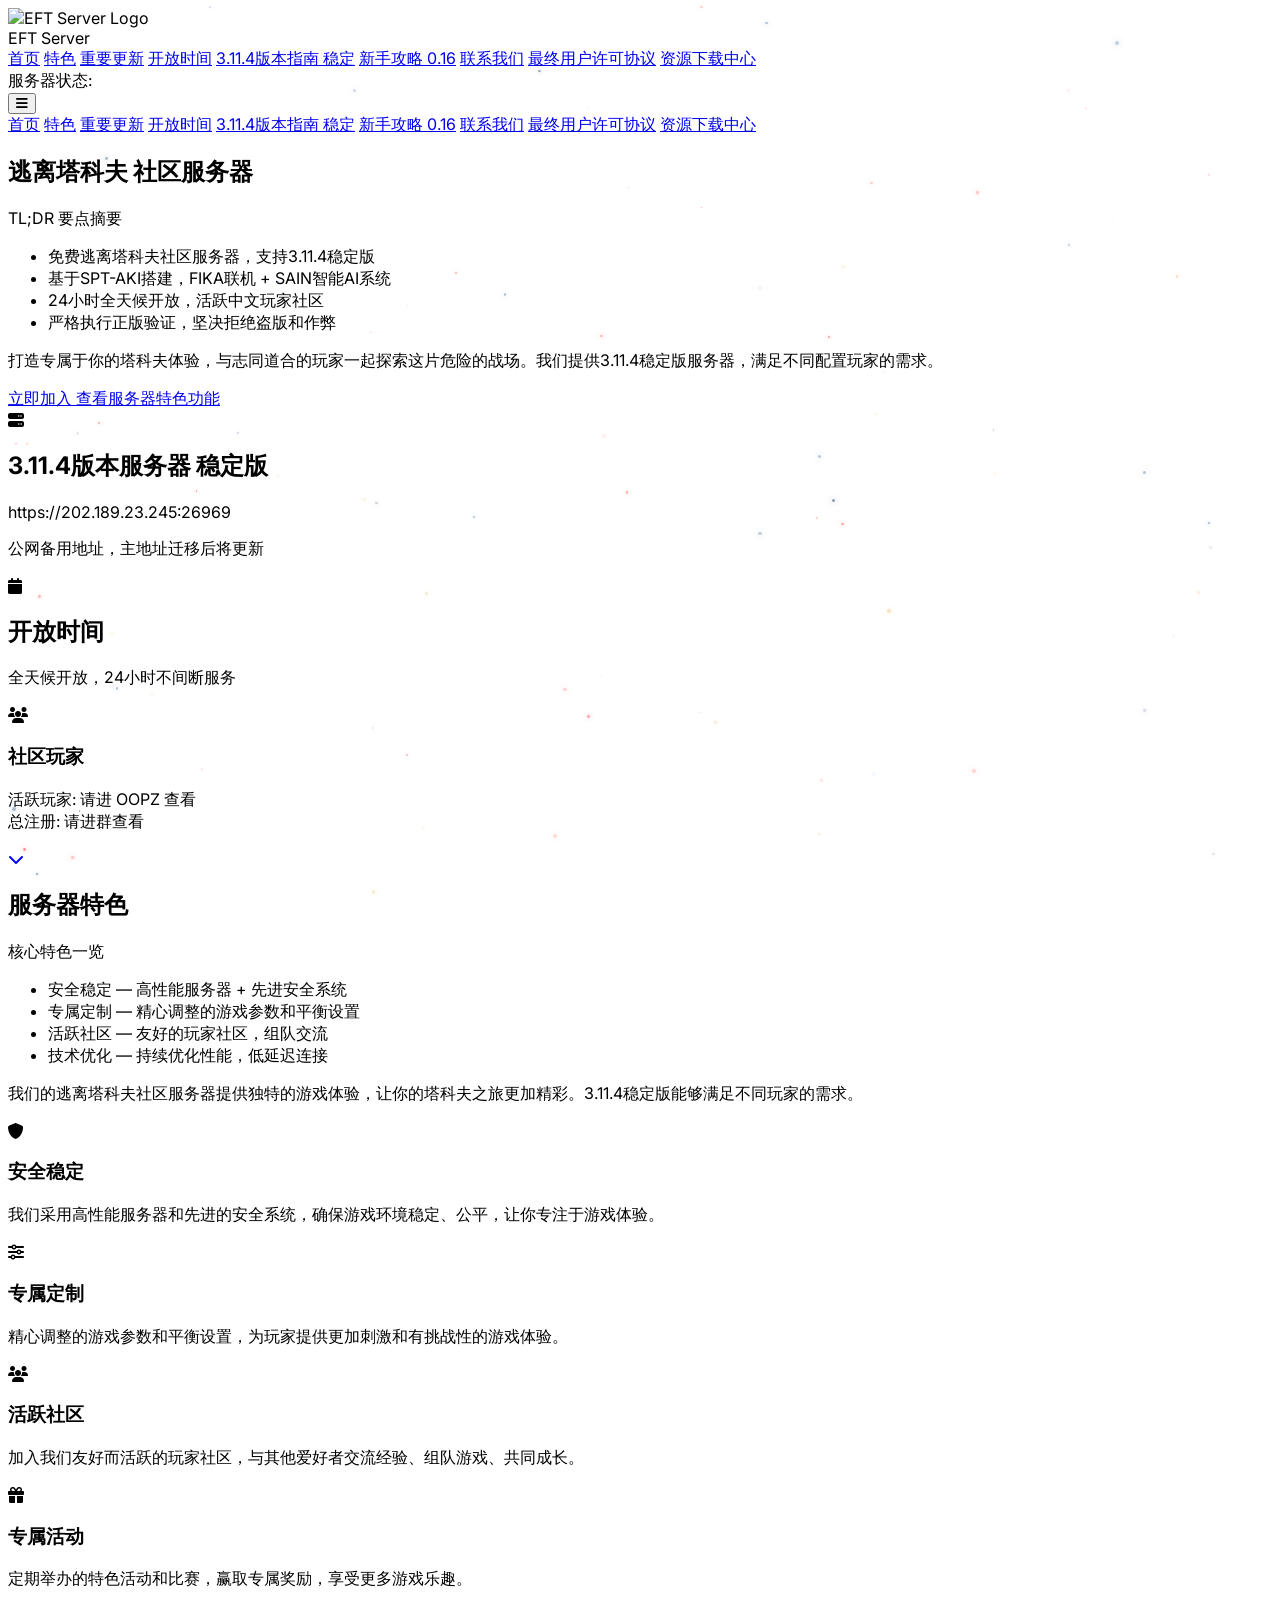
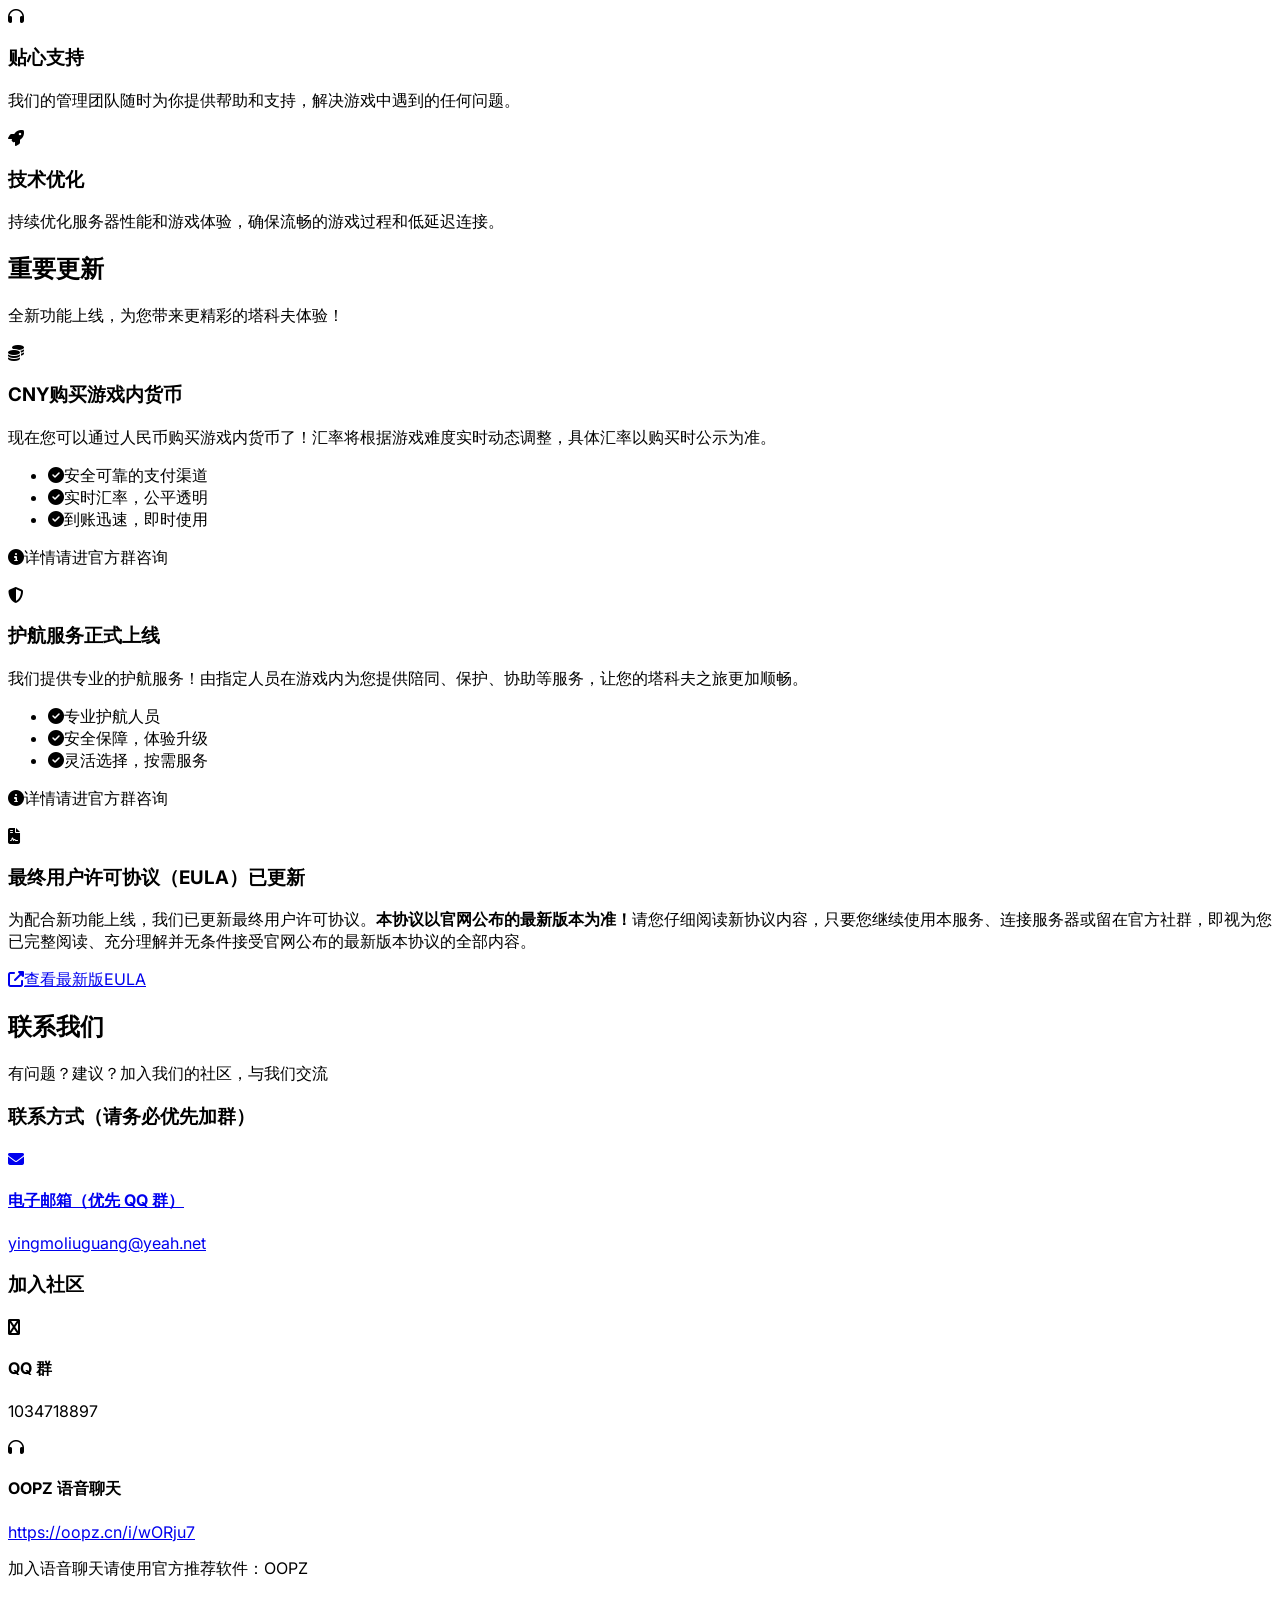
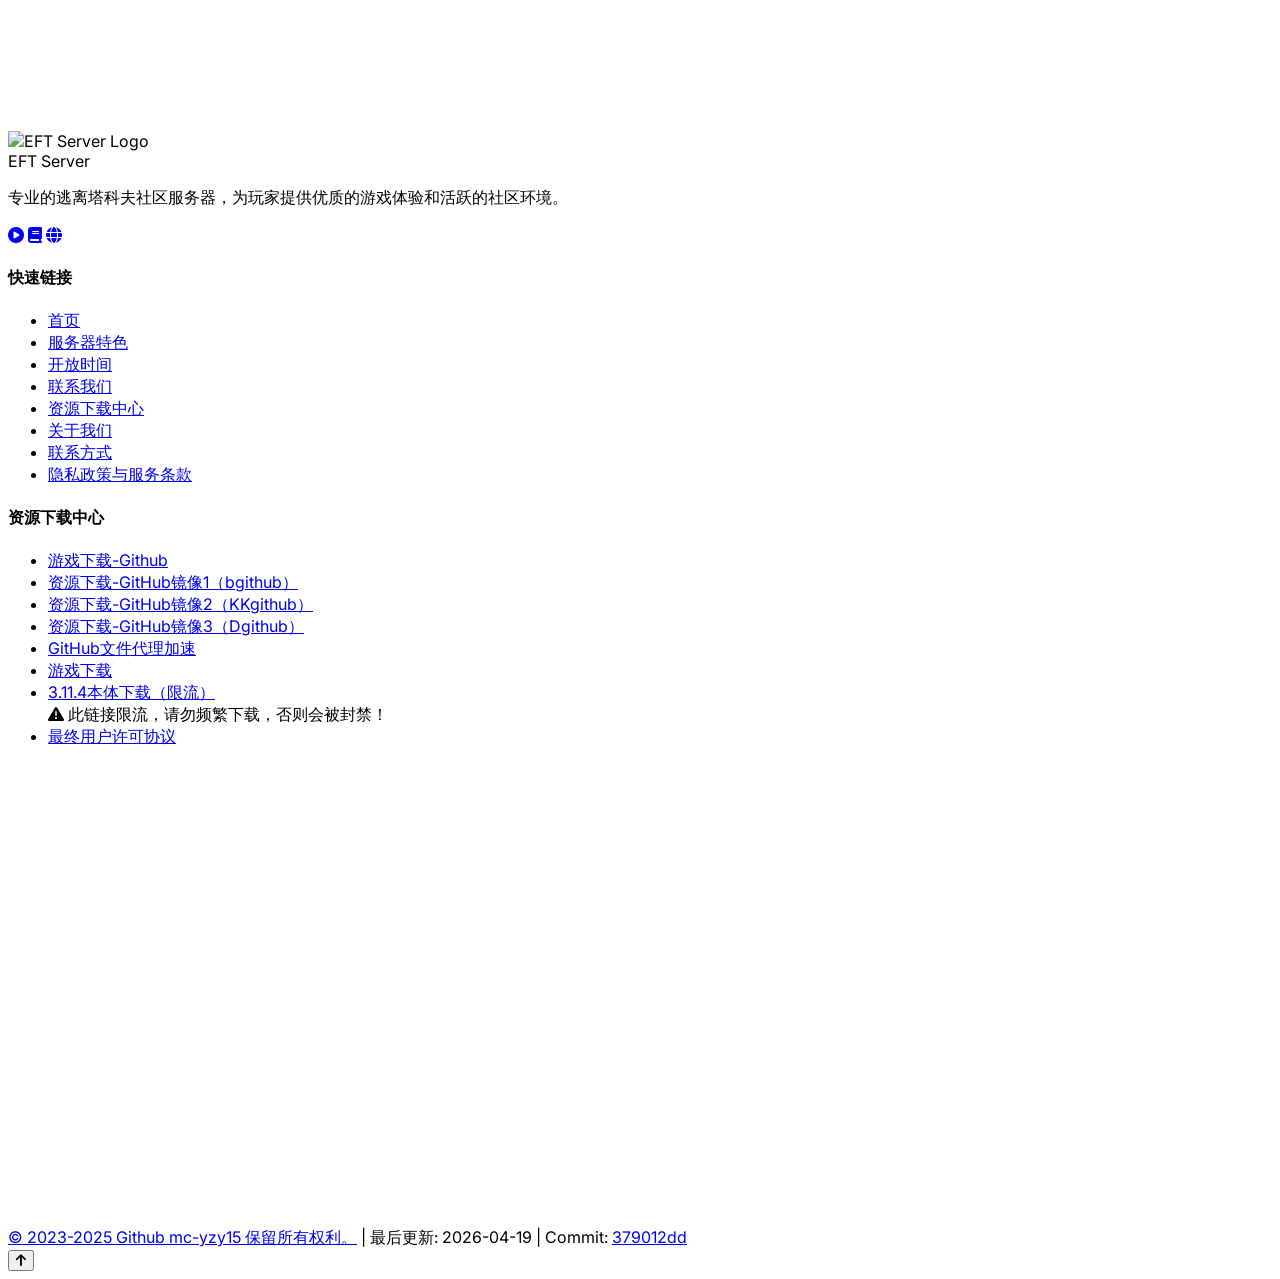
==== commit 0b545be8: "docs: 用 EasyTier 替换 Astral 并重构服务器地址说明 新增 easytier/Eft-yzy.toml 供玩家下载；连接方式改为公网主地址、备用公网地址与 EasyTier 内网" ====
--- a/docs/index.html
+++ b/docs/index.html
@@ -842,7 +842,7 @@
                             <div class="text-3xl text-primary mb-3"><i class="fa fa-server"></i></div>
                             <h2 class="text-xl font-semibold mb-2">3.11.4版本服务器 <span class="text-xs bg-blue-500 text-white px-1 py-0.5 rounded">稳定版</span></h2>
                             <p class="text-light/80 break-all text-sm">https://202.189.23.245:26969</p>
-                            <p class="text-red-400 text-xs mt-1">直连公网将无法联机，没有技术支持</p>
+                            <p class="text-red-400 text-xs mt-1">公网备用地址，主地址迁移后将更新</p>
                         </div>
                         <div
                             class="feature-card p-4 rounded-xl bg-white/5 hover:bg-white/10 transition-all duration-300">
